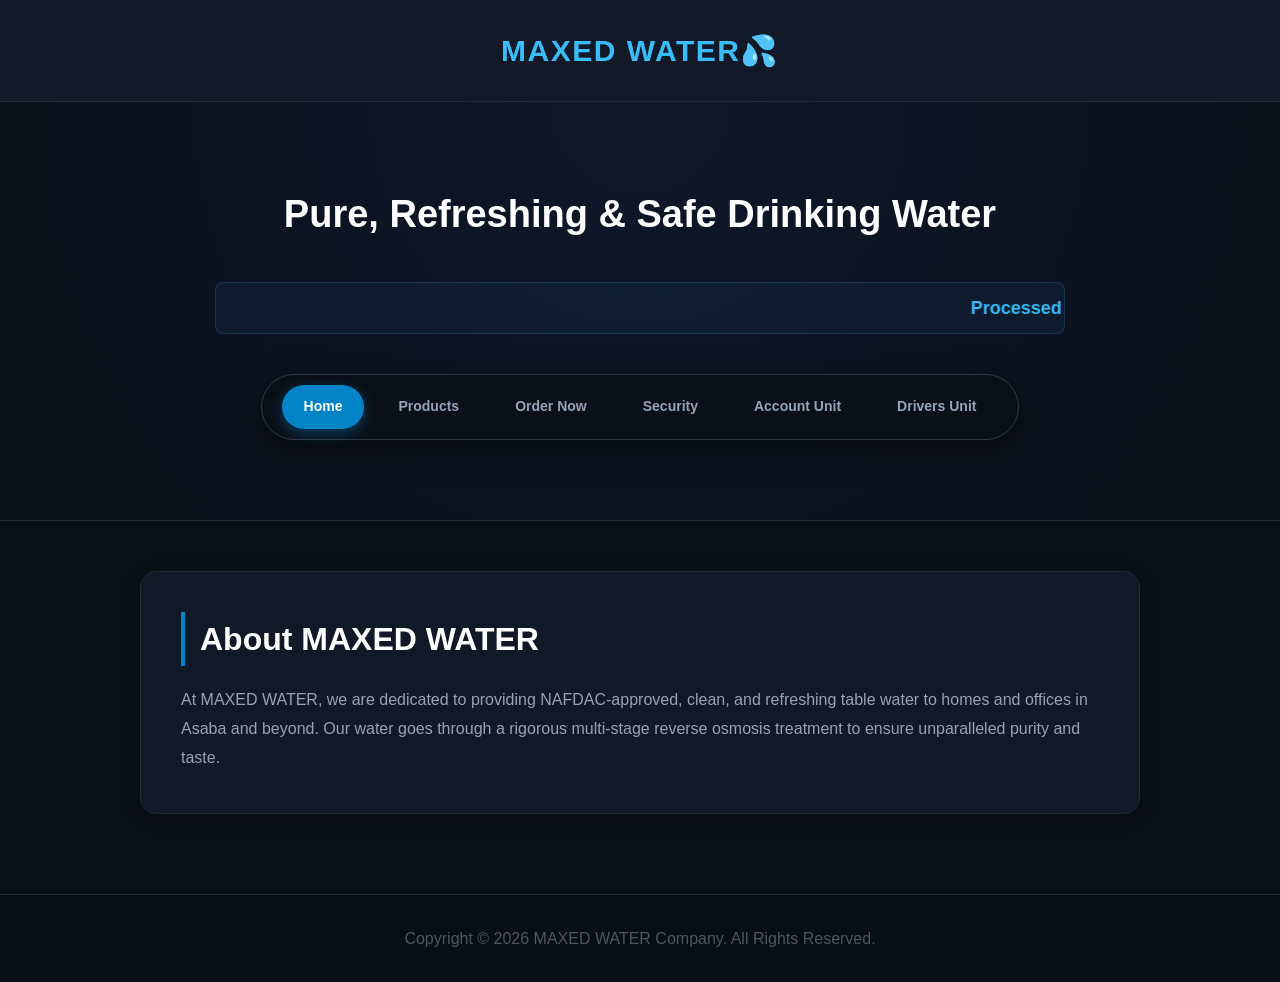
==== index.html @ 7a017bf2 "Add files via upload" ====
<!DOCTYPE html>
<html lang="en">
<head>
    <meta charset="UTF-8">
    <meta name="viewport" content="width=device-width, initial-scale=1.0">
    <title>MAXED WATER</title>
    <!-- Point directly to your style.css without folder names -->
    <link rel="stylesheet" href="style.css">

</head>
<body>

    <!-- Premium Header Area -->
    <header>
        <div class="logo"> MAXED WATER💦</div>
    </header>

    <!-- Main Hero Centerpiece with Scrolling Marquee Text -->
    <section class="hero-center">
        <h1>Pure, Refreshing & Safe Drinking Water</h1>
        
        <!-- Smooth Horizontally Scrolling Headline Banner -->
        <marquee behavior="scroll" direction="left" scrollamount="6" class="scrolling-text">
            Processed with advanced multi-stage filtration for your ultimate health.
        </marquee>
        
        <!-- Premium Glass Navigation Bar -->
        <nav class="center-nav">
            <a href="index.html" class="active-link">Home</a>
            <a href="products.html">Products</a>
            <a href="order.html">Order Now</a>
            <a href="security.html">Security</a>
            <a href="accounts.html">Account Unit</a>
            <a href="drivers.html">Drivers Unit</a>
        </nav>
    </section>

    <!-- About Section Redesigned into the Dark Layout -->
    <section class="content-section">
        <h2>About MAXED WATER</h2>
        <p>At MAXED WATER, we are dedicated to providing NAFDAC-approved, clean, and refreshing table water to homes and offices in Asaba and beyond. Our water goes through a rigorous multi-stage reverse osmosis treatment to ensure unparalleled purity and taste.</p>
    </section>

    <!-- Modern Dark Corporate Footer -->
    <footer>
        <p>Copyright &copy; 2026 MAXED WATER Company. All Rights Reserved.</p>
    </footer>

</body>
</html>
---- style.css ----
/* --- Global Style Adjustments --- */
* {
    margin: 0;
    padding: 0;
    box-sizing: border-box;
}

body {
    font-family: Arial, sans-serif;
    line-height: 1.7;
    color: #e2e8f0; /* Soft white text */
    background-color: #0b0f19; /* Deep Premium Dark Background */
}

/* --- Premium Header Strip --- */
header {
    background-color: #111827;
    border-bottom: 1px solid #1f2937;
    text-align: center;
    padding: 25px;
}

header .logo {
    font-size: 30px;
    font-weight: 800;
    color: #38bdf8; /* Water Cyan Glow color */
    letter-spacing: 1.5px;
}

/* --- Elegant Hero Centerpiece --- */
.hero-center {
    background: radial-gradient(circle at top, #0f172a, #0b0f19);
    padding: 80px 20px;
    text-align: center;
    display: flex;
    flex-direction: column;
    align-items: center;
    justify-content: center;
    border-bottom: 1px solid #1f2937;
}

.hero-center h1 {
    font-size: 38px;
    font-weight: 800;
    color: #ffffff;
    margin-bottom: 15px;
}

/* --- Moving Text Banner Styling --- */
marquee.scrolling-text {
    width: 100%;
    max-width: 850px;
    font-size: 18px;
    font-weight: 600;
    color: #38bdf8;
    background: rgba(56, 189, 248, 0.06);
    padding: 10px 20px;
    border-radius: 8px;
    border: 1px solid rgba(56, 189, 248, 0.15);
    margin: 20px auto 0 auto;
    display: block;
}

/* --- Glassmorphism Navigation Bar --- */
.center-nav {
    display: flex;
    flex-wrap: wrap;
    justify-content: center;
    background: rgba(11, 15, 25, 0.95) !important;
    border: 1px solid #2d3748;
    padding: 10px 20px;
    border-radius: 40px;
    box-shadow: 0 10px 30px rgba(0, 0, 0, 0.5);
    gap: 12px;
    margin-top: 40px;
    max-width: 95%;
}

.center-nav a {
    color: #94a3b8 !important;
    text-decoration: none;
    font-weight: 600;
    padding: 10px 22px;
    border-radius: 30px;
    transition: all 0.3s ease;
    font-size: 14px;
}

.center-nav a:hover {
    color: #ffffff !important;
    background-color: rgba(255, 255, 255, 0.05);
}

.center-nav a.active-link {
    background-color: #0284c7 !important;
    color: #ffffff !important;
    box-shadow: 0 4px 14px rgba(2, 132, 199, 0.4);
}

/* --- Layout Sections --- */
.content-section {
    max-width: 1000px;
    margin: 50px auto;
    padding: 40px;
    background-color: #111827;
    border-radius: 16px;
    border: 1px solid #1f2937;
    box-shadow: 0 4px 20px rgba(0,0,0,0.2);
}

.content-section h2 {
    color: #ffffff;
    font-size: 32px;
    font-weight: 700;
    margin-bottom: 20px;
    border-left: 4px solid #0284c7;
    padding-left: 15px;
}

.content-section p {
    color: #94a3b8;
    font-size: 16px;
    line-height: 1.8;
}

/* --- Products Layout Gallery Card Elements --- */
.product-gallery {
    display: grid;
    grid-template-columns: repeat(auto-fit, minmax(230px, 1fr));
    gap: 25px;
    margin-top: 30px;
}

.item-card {
    background: #1f2937;
    border-radius: 12px;
    padding: 20px;
    text-align: center;
    box-shadow: 0 4px 10px rgba(0,0,0,0.1);
    border: 1px solid #374151;
}

.card-img-wrapper {
    width: 100%;
    height: 180px;
    border-radius: 8px;
    overflow: hidden;
    margin-bottom: 15px;
    background-color: #0b0f19;
    border: 1px solid #2d3748;
}

.card-img-wrapper img {
    width: 100%;
    height: 100%;
    object-fit: cover;
    transition: transform 0.3s ease;
}

.item-card:hover .card-img-wrapper img {
    transform: scale(1.05);
}

.item-card h3 {
    color: #ffffff;
    font-size: 18px;
    font-weight: 700;
    margin-bottom: 10px;
}

.item-card p {
    font-size: 14px;
    color: #94a3b8;
    line-height: 1.6;
}

/* --- Team Image Container Settings --- */
.unit-image-container {
    max-width: 900px;
    width: 95%;
    margin: 30px auto;
    border-radius: 12px;
    overflow: hidden;
    box-shadow: 0 8px 20px rgba(0,0,0,0.3);
    border: 4px solid #1f2937;
}

.unit-image-container img {
    width: 100%;
    height: 480px;
    object-fit: cover;
    display: block;
}

.unit-detailed-text {
    max-width: 700px;
    margin: 25px auto;
    background: #111827;
    padding: 30px;
    border-radius: 8px;
    text-align: center;
}

/* --- Formspree Input Grid Column Elements --- */
.split-container {
    display: flex;
    flex-wrap: wrap;
    gap: 35px;
}

.column-box {
    flex: 1;
    min-width: 320px;
    background: #1f2937;
    padding: 35px;
    border-radius: 12px;
    border: 1px solid #374151;
}

.column-box h3 {
    color: #ffffff;
    margin-bottom: 20px;
    border-bottom: 2px solid #2d3748;
    padding-bottom: 10px;
}

form label {
    display: block;
    margin-top: 15px;
    font-weight: 600;
    color: #cbd5e1;
    text-align: left;
}

form input, form select, form textarea {
    width: 100%;
    padding: 14px;
    margin-top: 6px;
    border: 1px solid #4b5563;
    border-radius: 8px;
    background-color: #111827;
    color: #ffffff;
    font-size: 15px;
}

.submit-btn {
    width: 100%;
    background-color: #0284c7;
    color: white;
    padding: 14px;
    border: none;
    border-radius: 8px;
    font-size: 16px;
    font-weight: bold;
    margin-top: 25px;
    cursor: pointer;
}

.submit-btn:hover {
    background-color: #0369a1;
}

.contact-info ul {
    list-style: none;
    margin-top: 20px;
    text-align: left;
}

.contact-info li {
    margin-bottom: 20px;
    font-size: 15px;
    color: #94a3b8;
}

.contact-info strong {
    color: #ffffff;
}

/* --- Footer Area --- */
footer {
    background-color: #090d16;
    color: #4b5563;
    text-align: center;
    padding: 30px;
    border-top: 1px solid #1f2937;
    margin-top: 80px;
}
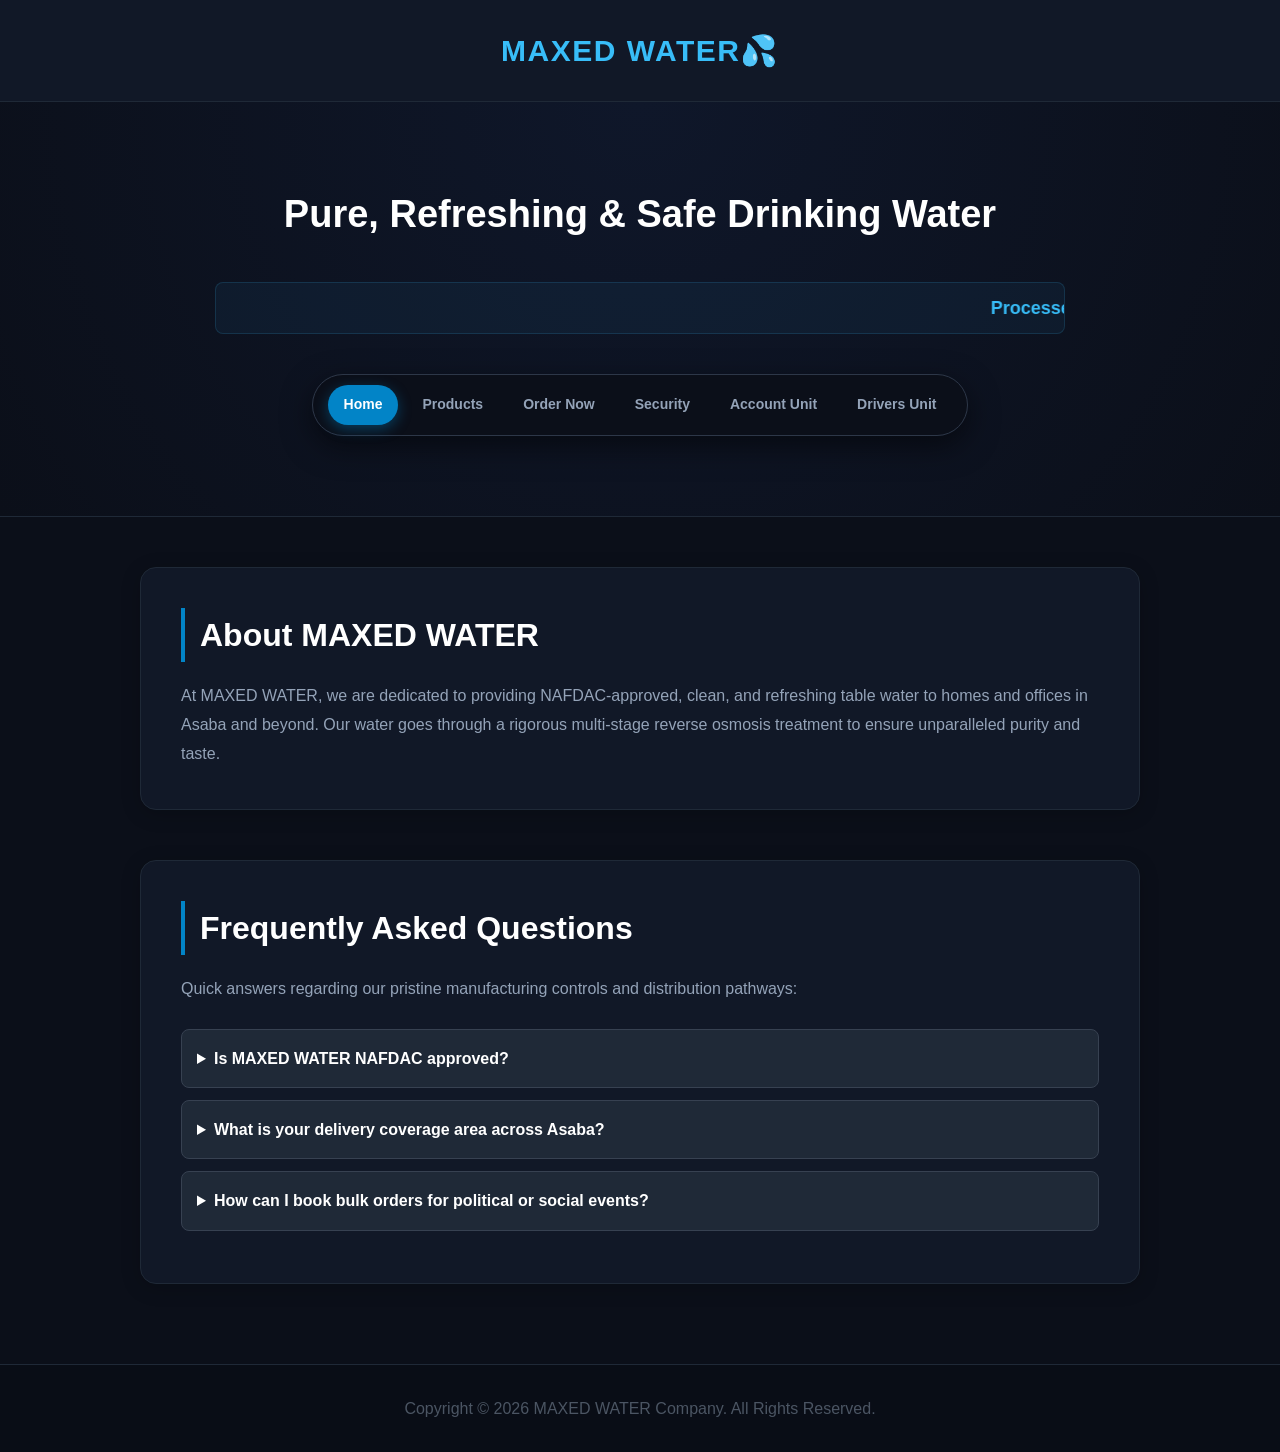
==== commit 7c6c2bc2: "Add interactive FAQ section to index.html Added an interactive collapsible FAQ section to provide qu" ====
--- a/index.html
+++ b/index.html
@@ -41,6 +41,30 @@
         <p>At MAXED WATER, we are dedicated to providing NAFDAC-approved, clean, and refreshing table water to homes and offices in Asaba and beyond. Our water goes through a rigorous multi-stage reverse osmosis treatment to ensure unparalleled purity and taste.</p>
     </section>
 
+        <!-- Interactive Collapsible FAQ Section -->
+    <section class="content-section">
+        <h2>Frequently Asked Questions</h2>
+        <p style="margin-bottom: 25px;">Quick answers regarding our pristine manufacturing controls and distribution pathways:</p>
+
+        <!-- FAQ Dropdown 1 -->
+        <details style="background: #1f2937; padding: 15px; border-radius: 8px; margin-bottom: 12px; border: 1px solid #374151; cursor: pointer;">
+            <summary style="font-weight: bold; color: #ffffff; font-size: 16px; outline: none;">Is MAXED WATER NAFDAC approved?</summary>
+            <p style="margin-top: 10px; color: #94a3b8; font-size: 15px; padding-left: 5px;">Yes! All our sachet water, premium bottling lines, and dispenser jars undergo continuous compliance screenings and hold certified NAFDAC registration numbers for safe human consumption.</p>
+        </details>
+
+        <!-- FAQ Dropdown 2 -->
+        <details style="background: #1f2937; padding: 15px; border-radius: 8px; margin-bottom: 12px; border: 1px solid #374151; cursor: pointer;">
+            <summary style="font-weight: bold; color: #ffffff; font-size: 16px; outline: none;">What is your delivery coverage area across Asaba?</summary>
+            <p style="margin-top: 10px; color: #94a3b8; font-size: 15px; padding-left: 5px;">Our logistics truck units deliver directly to homes, corporate offices, banks, and major event centers throughout the Core Area, Okpanam road, and all central zones across Asaba, Delta State.</p>
+        </details>
+
+        <!-- FAQ Dropdown 3 -->
+        <details style="background: #1f2937; padding: 15px; border-radius: 8px; margin-bottom: 12px; border: 1px solid #374151; cursor: pointer;">
+            <summary style="font-weight: bold; color: #ffffff; font-size: 16px; outline: none;">How can I book bulk orders for political or social events?</summary>
+            <p style="margin-top: 10px; color: #94a3b8; font-size: 15px; padding-left: 5px;">Simply navigate to our 'Order Now' tab, use our dynamic calculator tool to estimate costs, and submit your delivery request. Our account unit will instantly dispatch a confirmation order confirmation notice.</p>
+        </details>
+    </section>
+
     <!-- Modern Dark Corporate Footer -->
     <footer>
         <p>Copyright &copy; 2026 MAXED WATER Company. All Rights Reserved.</p>
--- a/style.css
+++ b/style.css
@@ -40,11 +40,14 @@
 }
 
 .hero-center h1 {
-    font-size: 38px;
+    font-size: clamp(24px, 6vw, 38px); /* Automatically shrinks text on mobile */
     font-weight: 800;
     color: #ffffff;
     margin-bottom: 15px;
-}
+    width: 90%; /* Keeps text constrained inside boundaries */
+    max-width: 800px;
+}
+
 
 /* --- Moving Text Banner Styling --- */
 marquee.scrolling-text {
@@ -64,14 +67,14 @@
 /* --- Glassmorphism Navigation Bar --- */
 .center-nav {
     display: flex;
-    flex-wrap: wrap;
+    flex-wrap: wrap; /* This allows links to wrap into rows on small screens */
     justify-content: center;
     background: rgba(11, 15, 25, 0.95) !important;
     border: 1px solid #2d3748;
-    padding: 10px 20px;
+    padding: 10px 15px; /* Reduced padding for mobile comfort */
     border-radius: 40px;
     box-shadow: 0 10px 30px rgba(0, 0, 0, 0.5);
-    gap: 12px;
+    gap: 8px; /* Slightly tighter gaps for smaller screens */
     margin-top: 40px;
     max-width: 95%;
 }
@@ -80,11 +83,12 @@
     color: #94a3b8 !important;
     text-decoration: none;
     font-weight: 600;
-    padding: 10px 22px;
+    padding: 8px 16px; /* Slightly smaller button sizing */
     border-radius: 30px;
     transition: all 0.3s ease;
-    font-size: 14px;
-}
+    font-size: clamp(12px, 3.5vw, 14px); /* Scales font fluidly down to 12px */
+}
+
 
 .center-nav a:hover {
     color: #ffffff !important;
@@ -284,4 +288,38 @@
     padding: 30px;
     border-top: 1px solid #1f2937;
     margin-top: 80px;
-}+}
+/* --- Universal Media Breakpoint Queries --- */
+@media (max-width: 768px) {
+    .content-section {
+        margin: 20px auto;
+        padding: 20px; /* Reduces excessive spacing padding on mobile */
+    }
+
+    .split-container {
+        flex-direction: column; /* Force side-by-side elements into vertical stacks */
+        gap: 20px;
+    }
+
+    .column-box {
+        width: 100%;
+        min-width: 100%; /* Resets box restrictions to prevent edge clipping */
+    }
+
+    .unit-image-container img {
+        height: auto; /* Proportional scaling down for large image structures */
+        max-height: 300px;
+    }
+}
+/* Styling for the product pricing labels */
+.price-badge {
+    background-color: #0284c7;
+    color: #ffffff !important;
+    display: inline-block;
+    padding: 6px 14px;
+    border-radius: 20px;
+    font-weight: bold;
+    font-size: 14px;
+    margin-top: 15px;
+    box-shadow: 0 4px 12px rgba(2, 132, 199, 0.3);
+}
